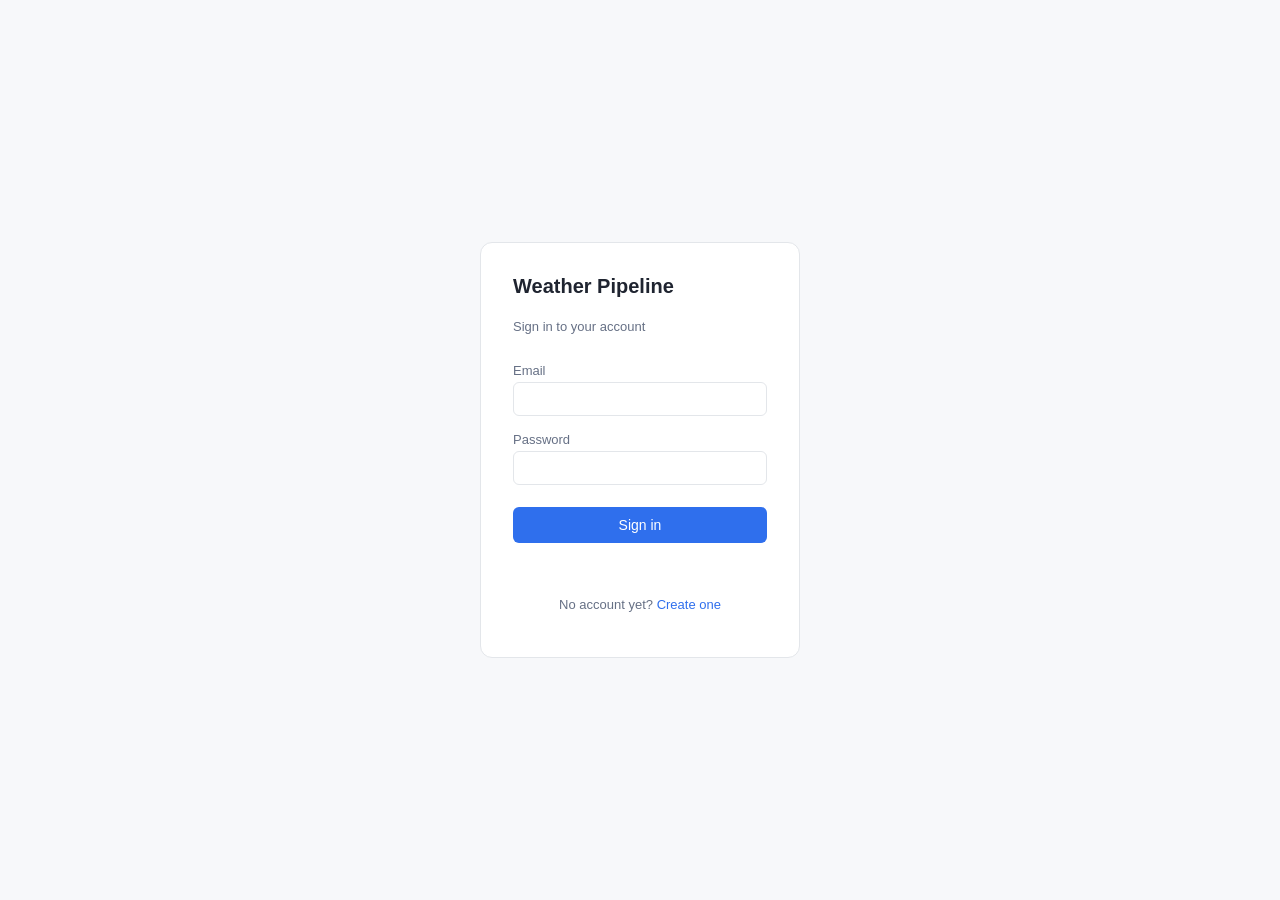
==== frontend/login.html @ 45eb2899 "Turn the web app into a full login-gated multi-page app Adds what the project was missing to be a re" ====
<!doctype html>
<html lang="en">
<head>
  <meta charset="utf-8" />
  <title>Sign in - Weather Pipeline</title>
  <link rel="stylesheet" href="style.css" />
</head>
<body class="auth-body">
  <form class="auth-card" id="auth-form">
    <h1>Weather Pipeline</h1>
    <p class="muted" id="auth-subtitle">Sign in to your account</p>

    <label for="email">Email</label>
    <input type="email" id="email" required autocomplete="email" />

    <label for="password">Password</label>
    <input type="password" id="password" required autocomplete="current-password" minlength="8" />

    <button type="submit" id="submit-btn">Sign in</button>
    <p class="error" id="auth-error"></p>

    <p class="muted switch-line">
      <span id="switch-prompt">No account yet?</span>
      <a href="#" id="switch-link">Create one</a>
    </p>
  </form>

  <script src="login.js"></script>
</body>
</html>
---- frontend/style.css ----
:root {
  color-scheme: light;
  --bg: #f7f8fa;
  --card: #ffffff;
  --border: #e3e6ea;
  --text: #1f2430;
  --muted: #667085;
  --accent: #2f6fed;
  --rain: #2f6fed;
  --no-rain: #f2a93c;
}

* {
  box-sizing: border-box;
}

body {
  margin: 0;
  background: var(--bg);
  color: var(--text);
  font-family: -apple-system, BlinkMacSystemFont, "Segoe UI", Helvetica, Arial, sans-serif;
}

header {
  padding: 24px 32px 8px;
}

header h1 {
  margin: 0 0 4px;
  font-size: 22px;
}

header p {
  margin: 0;
  color: var(--muted);
  font-size: 14px;
}

main {
  padding: 16px 32px 40px;
  display: grid;
  gap: 20px;
  max-width: 1100px;
}

.card {
  background: var(--card);
  border: 1px solid var(--border);
  border-radius: 10px;
  padding: 20px;
}

.card h2 {
  margin: 0 0 16px;
  font-size: 16px;
}

.controls {
  display: flex;
  align-items: center;
  gap: 12px;
}

.controls label {
  font-size: 14px;
  color: var(--muted);
}

select {
  padding: 6px 10px;
  border-radius: 6px;
  border: 1px solid var(--border);
  font-size: 14px;
  background: var(--card);
}

table {
  width: 100%;
  border-collapse: collapse;
  font-size: 14px;
}

th, td {
  text-align: left;
  padding: 8px 10px;
  border-bottom: 1px solid var(--border);
}

th {
  color: var(--muted);
  font-weight: 600;
}

.status {
  font-size: 13px;
  color: var(--muted);
}

/* ---- Login page ---- */

.auth-body {
  min-height: 100vh;
  display: flex;
  align-items: center;
  justify-content: center;
}

.auth-card {
  background: var(--card);
  border: 1px solid var(--border);
  border-radius: 12px;
  padding: 32px;
  width: 320px;
  display: flex;
  flex-direction: column;
  gap: 4px;
}

.auth-card h1 {
  margin: 0 0 4px;
  font-size: 20px;
}

.auth-card label {
  font-size: 13px;
  color: var(--muted);
  margin-top: 12px;
}

.auth-card input {
  padding: 8px 10px;
  border-radius: 6px;
  border: 1px solid var(--border);
  font-size: 14px;
}

.auth-card button {
  margin-top: 18px;
  padding: 10px;
  border: none;
  border-radius: 6px;
  background: var(--accent);
  color: white;
  font-size: 14px;
  cursor: pointer;
}

.muted {
  color: var(--muted);
  font-size: 13px;
}

.error {
  color: #d1453b;
  font-size: 13px;
  min-height: 16px;
}

.switch-line {
  text-align: center;
  margin-top: 4px;
}

.switch-line a {
  color: var(--accent);
  text-decoration: none;
}

/* ---- App shell with sidebar nav ---- */

.app-shell {
  display: flex;
  min-height: 100vh;
}

.sidebar {
  width: 200px;
  flex-shrink: 0;
  background: var(--card);
  border-right: 1px solid var(--border);
  display: flex;
  flex-direction: column;
  padding: 20px 12px;
}

.brand {
  font-weight: 600;
  padding: 0 8px 20px;
}

.nav-link {
  display: block;
  width: 100%;
  text-align: left;
  padding: 10px 12px;
  border: none;
  background: none;
  border-radius: 6px;
  font-size: 14px;
  color: var(--text);
  cursor: pointer;
}

.nav-link:hover {
  background: var(--bg);
}

.nav-link.active {
  background: var(--accent);
  color: white;
}

.sidebar-footer {
  margin-top: auto;
  padding: 0 8px;
  display: flex;
  flex-direction: column;
  gap: 6px;
}

.user-email {
  font-size: 12px;
  color: var(--muted);
  word-break: break-all;
}

.link-btn {
  background: none;
  border: none;
  color: var(--accent);
  font-size: 13px;
  padding: 0;
  text-align: left;
  cursor: pointer;
}

main {
  flex: 1;
  padding: 24px 32px 40px;
  display: grid;
  gap: 20px;
  max-width: 1100px;
  align-content: start;
}

.section {
  display: grid;
  gap: 20px;
}

.section[hidden] {
  display: none;
}

textarea#sql-box {
  width: 100%;
  font-family: ui-monospace, SFMono-Regular, Menlo, monospace;
  font-size: 13px;
  padding: 10px;
  border-radius: 6px;
  border: 1px solid var(--border);
  margin-bottom: 10px;
}

.table-scroll {
  overflow-x: auto;
  margin-top: 12px;
}

button#run-query-btn {
  padding: 8px 16px;
  border: none;
  border-radius: 6px;
  background: var(--accent);
  color: white;
  cursor: pointer;
}

.run-row {
  cursor: pointer;
}

.run-row:hover {
  background: var(--bg);
}

.pill {
  display: inline-block;
  padding: 2px 8px;
  border-radius: 999px;
  font-size: 12px;
  background: #eceef1;
  color: var(--muted);
}

.pill-success {
  background: #e4f7e9;
  color: #1f8a3c;
}

.pill-failed {
  background: #fbe7e6;
  color: #c62d27;
}

.pill-running {
  background: #e7f0fe;
  color: var(--accent);
}
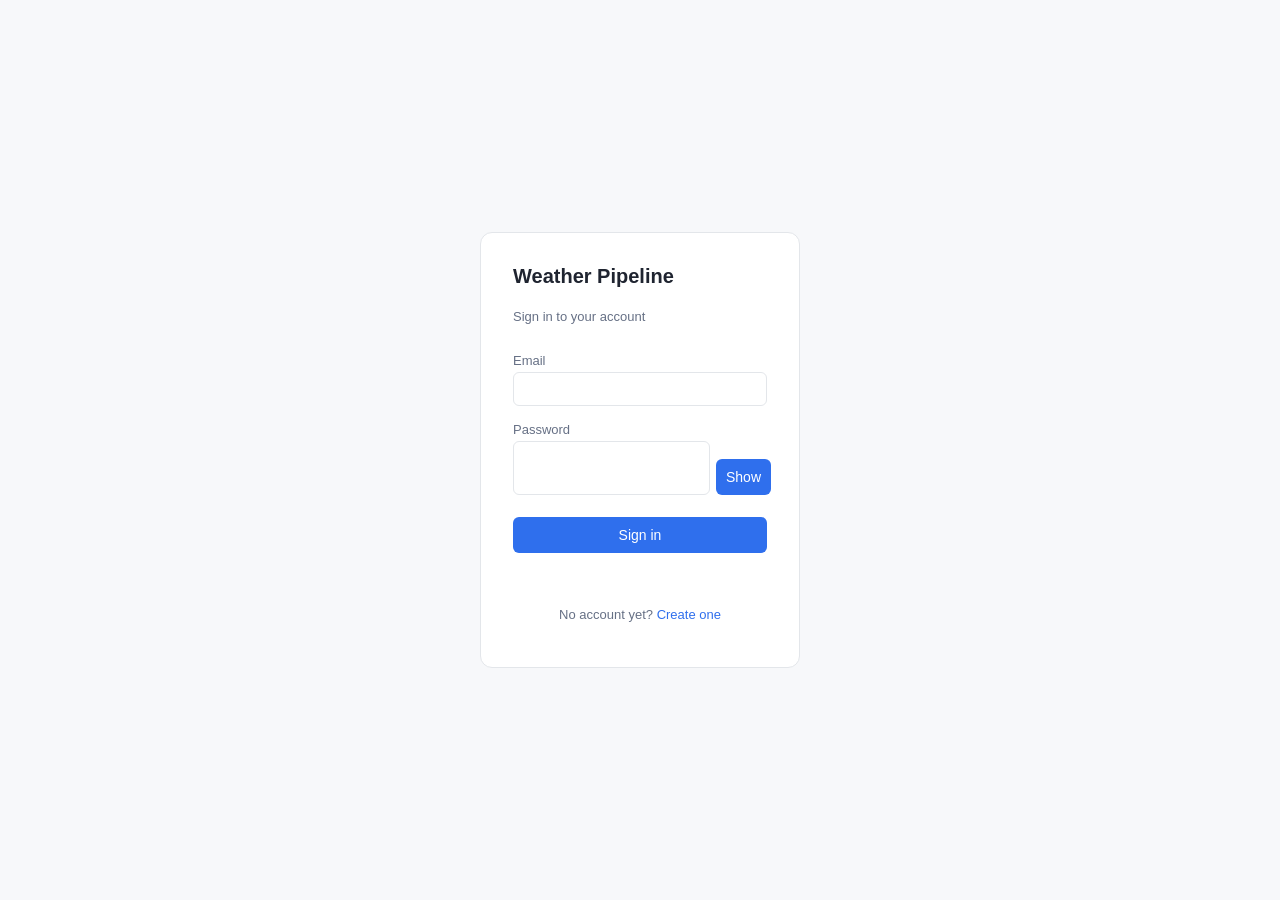
==== commit 646ecc32: "Add audit log, embedded Metabase dashboard, password toggle, auto-refresh - app.audit_log tracks eve" ====
--- a/frontend/login.html
+++ b/frontend/login.html
@@ -14,7 +14,10 @@
     <input type="email" id="email" required autocomplete="email" />
 
     <label for="password">Password</label>
-    <input type="password" id="password" required autocomplete="current-password" minlength="8" />
+    <div class="password-field">
+      <input type="password" id="password" required autocomplete="current-password" minlength="8" />
+      <button type="button" id="toggle-password" aria-label="Show password">Show</button>
+    </div>
 
     <button type="submit" id="submit-btn">Sign in</button>
     <p class="error" id="auth-error"></p>
--- a/frontend/style.css
+++ b/frontend/style.css
@@ -134,6 +134,25 @@
   font-size: 14px;
 }
 
+.password-field {
+  display: flex;
+  gap: 6px;
+}
+
+.password-field input {
+  flex: 1;
+}
+
+.password-field button {
+  padding: 0 10px;
+  border-radius: 6px;
+  border: 1px solid var(--border);
+  background: var(--bg);
+  color: var(--muted);
+  font-size: 12px;
+  cursor: pointer;
+}
+
 .auth-card button {
   margin-top: 18px;
   padding: 10px;
@@ -307,3 +326,37 @@
   background: #e7f0fe;
   color: var(--accent);
 }
+
+.live-indicator {
+  margin-left: auto;
+  font-size: 12px;
+  color: #1f8a3c;
+  cursor: default;
+}
+
+.metabase-card {
+  padding: 0;
+  overflow: hidden;
+}
+
+.metabase-card h2,
+.metabase-card .muted {
+  padding: 20px 20px 0;
+}
+
+.metabase-frame {
+  width: 100%;
+  height: 800px;
+  border: none;
+  display: block;
+  margin-top: 12px;
+}
+
+.audit-detail {
+  font-family: ui-monospace, SFMono-Regular, Menlo, monospace;
+  font-size: 12px;
+  max-width: 420px;
+  overflow: hidden;
+  text-overflow: ellipsis;
+  white-space: nowrap;
+}
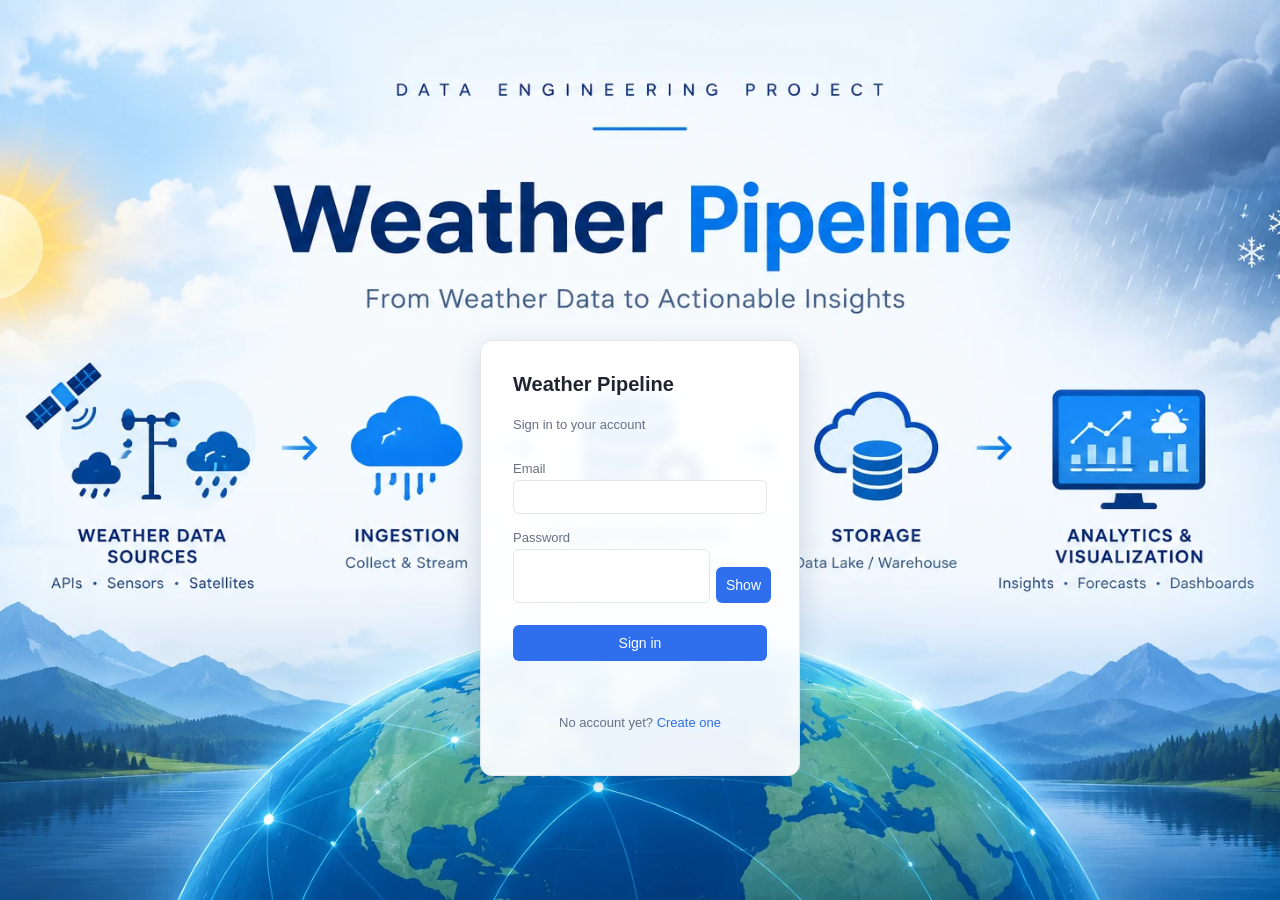
==== commit 12469788: "Cache-bust style.css so the new background shows without a hard refresh Co-Authored-By: Claude Sonne" ====
--- a/frontend/login.html
+++ b/frontend/login.html
@@ -3,7 +3,7 @@
 <head>
   <meta charset="utf-8" />
   <title>Sign in - Weather Pipeline</title>
-  <link rel="stylesheet" href="style.css" />
+  <link rel="stylesheet" href="style.css?v=2" />
 </head>
 <body class="auth-body">
   <form class="auth-card" id="auth-form">
--- a/frontend/style.css
+++ b/frontend/style.css
@@ -14,9 +14,19 @@
   box-sizing: border-box;
 }
 
+/* The `hidden` attribute must always win over any other `display` rule in
+   this file - this bug (a class setting its own `display` silently beats
+   the browser's default `[hidden] { display: none }`) has bitten three
+   different elements (.section, .nav-link, .metabase-frame) individually.
+   One global, maximum-specificity rule instead of patching each class as
+   it's found. */
+[hidden] {
+  display: none !important;
+}
+
 body {
   margin: 0;
-  background: var(--bg);
+  background: var(--bg) url("img/weather-bg.webp") center / cover no-repeat fixed;
   color: var(--text);
   font-family: -apple-system, BlinkMacSystemFont, "Segoe UI", Helvetica, Arial, sans-serif;
 }
@@ -103,10 +113,14 @@
   display: flex;
   align-items: center;
   justify-content: center;
+  /* sit below the artwork's own title instead of covering it */
+  padding-top: 24vh;
 }
 
 .auth-card {
-  background: var(--card);
+  background: rgba(255, 255, 255, 0.92);
+  backdrop-filter: blur(6px);
+  box-shadow: 0 10px 30px rgba(20, 50, 100, 0.18);
   border: 1px solid var(--border);
   border-radius: 12px;
   padding: 32px;
@@ -190,12 +204,14 @@
 .app-shell {
   display: flex;
   min-height: 100vh;
+  /* wash the background image out so text and charts stay readable */
+  background: rgba(247, 248, 250, 0.9);
 }
 
 .sidebar {
   width: 200px;
   flex-shrink: 0;
-  background: var(--card);
+  background: rgba(255, 255, 255, 0.95);
   border-right: 1px solid var(--border);
   display: flex;
   flex-direction: column;
@@ -267,10 +283,6 @@
   gap: 20px;
 }
 
-.section[hidden] {
-  display: none;
-}
-
 textarea#sql-box {
   width: 100%;
   font-family: ui-monospace, SFMono-Regular, Menlo, monospace;
@@ -317,12 +329,15 @@
   color: #1f8a3c;
 }
 
-.pill-failed {
+.pill-failed,
+.pill-failure {
   background: #fbe7e6;
   color: #c62d27;
 }
 
-.pill-running {
+.pill-running,
+.pill-in_progress,
+.pill-queued {
   background: #e7f0fe;
   color: var(--accent);
 }
@@ -351,6 +366,7 @@
   display: block;
   margin-top: 12px;
 }
+
 
 .audit-detail {
   font-family: ui-monospace, SFMono-Regular, Menlo, monospace;
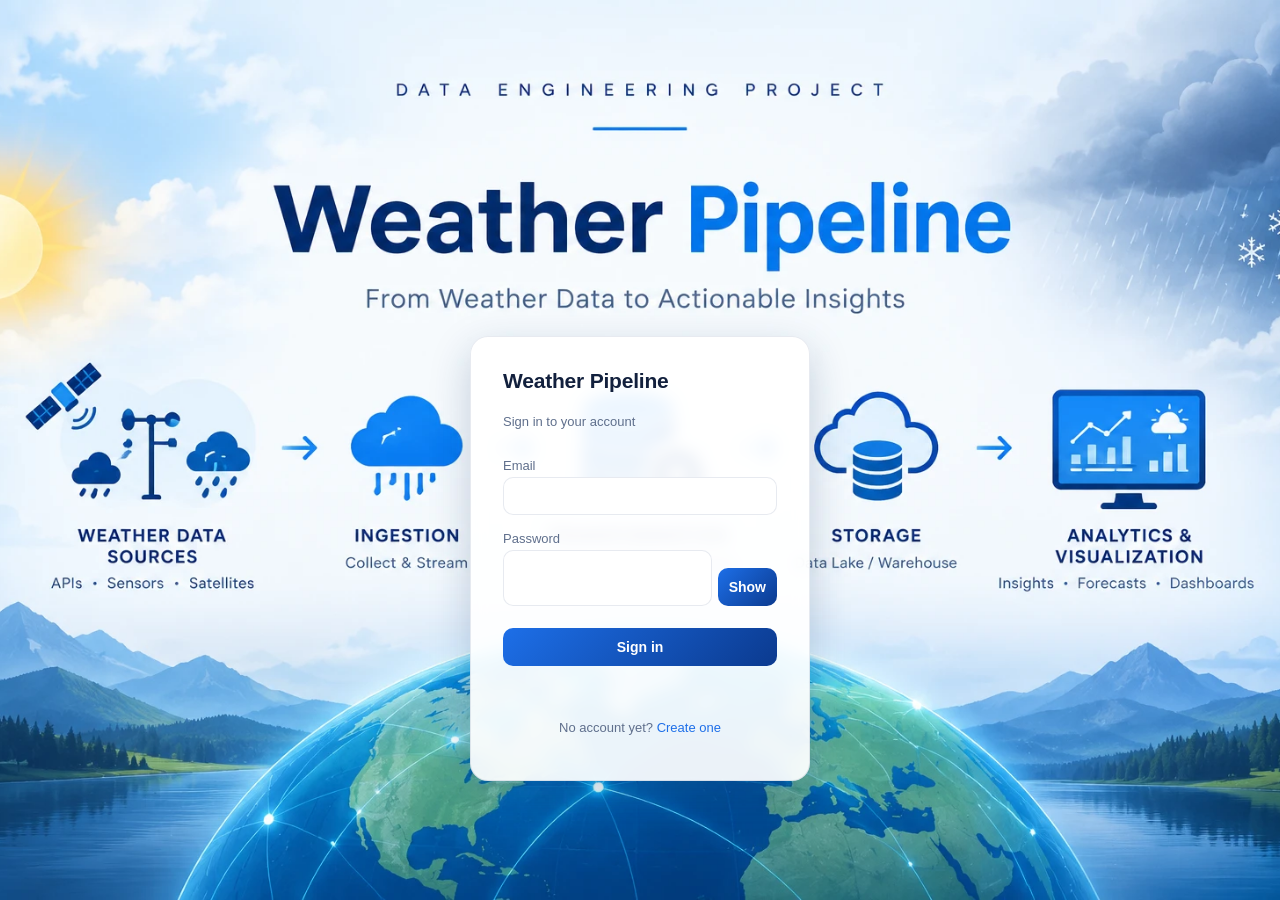
==== commit 1c25fbbe: "Redesign the web app UI: navy sidebar, KPI tiles, glass cards, pipeline flow Co-Authored-By: Claude " ====
--- a/frontend/login.html
+++ b/frontend/login.html
@@ -3,7 +3,7 @@
 <head>
   <meta charset="utf-8" />
   <title>Sign in - Weather Pipeline</title>
-  <link rel="stylesheet" href="style.css?v=2" />
+  <link rel="stylesheet" href="style.css?v=4" />
 </head>
 <body class="auth-body">
   <form class="auth-card" id="auth-form">
--- a/frontend/style.css
+++ b/frontend/style.css
@@ -1,13 +1,21 @@
 :root {
   color-scheme: light;
-  --bg: #f7f8fa;
-  --card: #ffffff;
-  --border: #e3e6ea;
-  --text: #1f2430;
-  --muted: #667085;
-  --accent: #2f6fed;
-  --rain: #2f6fed;
+  --bg: #eef3fb;
+  --card: rgba(255, 255, 255, 0.86);
+  --card-solid: #ffffff;
+  --border: rgba(20, 50, 110, 0.10);
+  --text: #12203d;
+  --muted: #5f6f8c;
+  --accent: #1d6fe8;
+  --accent-2: #0b3a8f;
+  --navy-1: #081a40;
+  --navy-2: #0e3180;
+  --rain: #1d6fe8;
   --no-rain: #f2a93c;
+  --good: #14934a;
+  --bad: #d23a31;
+  --radius: 16px;
+  --shadow: 0 8px 28px rgba(15, 40, 100, 0.10);
 }
 
 * {
@@ -28,60 +36,84 @@
   margin: 0;
   background: var(--bg) url("img/weather-bg.webp") center / cover no-repeat fixed;
   color: var(--text);
-  font-family: -apple-system, BlinkMacSystemFont, "Segoe UI", Helvetica, Arial, sans-serif;
-}
-
-header {
-  padding: 24px 32px 8px;
-}
-
-header h1 {
-  margin: 0 0 4px;
-  font-size: 22px;
-}
-
-header p {
-  margin: 0;
-  color: var(--muted);
-  font-size: 14px;
-}
-
-main {
-  padding: 16px 32px 40px;
-  display: grid;
-  gap: 20px;
-  max-width: 1100px;
-}
+  font-family: "Inter", -apple-system, BlinkMacSystemFont, "Segoe UI", Helvetica, Arial, sans-serif;
+  -webkit-font-smoothing: antialiased;
+}
+
+h1, h2, h3 {
+  letter-spacing: -0.01em;
+}
+
+.muted {
+  color: var(--muted);
+  font-size: 13px;
+}
+
+.error {
+  color: var(--bad);
+  font-size: 13px;
+  min-height: 16px;
+}
+
+code {
+  background: rgba(29, 111, 232, 0.08);
+  color: var(--accent-2);
+  padding: 1px 6px;
+  border-radius: 5px;
+  font-size: 12px;
+}
+
+/* ---- Cards, controls, tables ---- */
 
 .card {
   background: var(--card);
+  backdrop-filter: blur(14px) saturate(1.2);
+  -webkit-backdrop-filter: blur(14px) saturate(1.2);
   border: 1px solid var(--border);
-  border-radius: 10px;
-  padding: 20px;
+  border-radius: var(--radius);
+  box-shadow: var(--shadow);
+  padding: 22px 24px;
 }
 
 .card h2 {
+  margin: 0 0 4px;
+  font-size: 16px;
+  font-weight: 650;
+}
+
+.card-sub {
   margin: 0 0 16px;
-  font-size: 16px;
+  color: var(--muted);
+  font-size: 13px;
 }
 
 .controls {
   display: flex;
   align-items: center;
   gap: 12px;
+  margin-bottom: 14px;
 }
 
 .controls label {
-  font-size: 14px;
+  font-size: 13px;
   color: var(--muted);
 }
 
 select {
-  padding: 6px 10px;
-  border-radius: 6px;
+  padding: 8px 12px;
+  border-radius: 10px;
   border: 1px solid var(--border);
   font-size: 14px;
-  background: var(--card);
+  background: var(--card-solid);
+  color: var(--text);
+  font-family: inherit;
+}
+
+select:focus,
+textarea:focus,
+input:focus {
+  outline: 2px solid rgba(29, 111, 232, 0.35);
+  outline-offset: 1px;
 }
 
 table {
@@ -92,18 +124,30 @@
 
 th, td {
   text-align: left;
-  padding: 8px 10px;
+  padding: 11px 12px;
   border-bottom: 1px solid var(--border);
 }
 
 th {
   color: var(--muted);
   font-weight: 600;
+  font-size: 11.5px;
+  text-transform: uppercase;
+  letter-spacing: 0.06em;
+}
+
+tbody tr:last-child td {
+  border-bottom: none;
 }
 
 .status {
   font-size: 13px;
   color: var(--muted);
+}
+
+.table-scroll {
+  overflow-x: auto;
+  margin-top: 12px;
 }
 
 /* ---- Login page ---- */
@@ -119,12 +163,12 @@
 
 .auth-card {
   background: rgba(255, 255, 255, 0.92);
-  backdrop-filter: blur(6px);
-  box-shadow: 0 10px 30px rgba(20, 50, 100, 0.18);
+  backdrop-filter: blur(8px);
+  box-shadow: 0 14px 40px rgba(20, 50, 100, 0.22);
   border: 1px solid var(--border);
-  border-radius: 12px;
+  border-radius: 18px;
   padding: 32px;
-  width: 320px;
+  width: 340px;
   display: flex;
   flex-direction: column;
   gap: 4px;
@@ -132,7 +176,7 @@
 
 .auth-card h1 {
   margin: 0 0 4px;
-  font-size: 20px;
+  font-size: 21px;
 }
 
 .auth-card label {
@@ -142,8 +186,8 @@
 }
 
 .auth-card input {
-  padding: 8px 10px;
-  border-radius: 6px;
+  padding: 10px 12px;
+  border-radius: 10px;
   border: 1px solid var(--border);
   font-size: 14px;
 }
@@ -158,10 +202,10 @@
 }
 
 .password-field button {
-  padding: 0 10px;
-  border-radius: 6px;
+  padding: 0 12px;
+  border-radius: 10px;
   border: 1px solid var(--border);
-  background: var(--bg);
+  background: #f3f6fc;
   color: var(--muted);
   font-size: 12px;
   cursor: pointer;
@@ -169,24 +213,14 @@
 
 .auth-card button {
   margin-top: 18px;
-  padding: 10px;
+  padding: 11px;
   border: none;
-  border-radius: 6px;
-  background: var(--accent);
+  border-radius: 10px;
+  background: linear-gradient(135deg, var(--accent), var(--accent-2));
   color: white;
   font-size: 14px;
+  font-weight: 600;
   cursor: pointer;
-}
-
-.muted {
-  color: var(--muted);
-  font-size: 13px;
-}
-
-.error {
-  color: #d1453b;
-  font-size: 13px;
-  min-height: 16px;
 }
 
 .switch-line {
@@ -205,106 +239,314 @@
   display: flex;
   min-height: 100vh;
   /* wash the background image out so text and charts stay readable */
-  background: rgba(247, 248, 250, 0.9);
+  background: linear-gradient(180deg, rgba(238, 243, 251, 0.97) 0%, rgba(238, 243, 251, 0.94) 45%, rgba(238, 243, 251, 0.70) 100%) fixed;
 }
 
 .sidebar {
-  width: 200px;
+  width: 236px;
   flex-shrink: 0;
-  background: rgba(255, 255, 255, 0.95);
-  border-right: 1px solid var(--border);
+  background: linear-gradient(190deg, var(--navy-1) 0%, var(--navy-2) 100%);
+  color: #dbe6ff;
   display: flex;
   flex-direction: column;
-  padding: 20px 12px;
+  padding: 22px 14px;
+  position: sticky;
+  top: 0;
+  height: 100vh;
 }
 
 .brand {
-  font-weight: 600;
-  padding: 0 8px 20px;
+  display: flex;
+  align-items: center;
+  gap: 10px;
+  font-weight: 700;
+  font-size: 16px;
+  color: #fff;
+  padding: 0 8px 26px;
+}
+
+.brand-logo {
+  width: 34px;
+  height: 34px;
+  border-radius: 10px;
+  background: linear-gradient(135deg, #4aa3ff, #1d6fe8);
+  display: grid;
+  place-items: center;
+  box-shadow: 0 4px 14px rgba(74, 163, 255, 0.45);
+}
+
+.brand-logo svg {
+  width: 20px;
+  height: 20px;
+  stroke: #fff;
+}
+
+.brand small {
+  display: block;
+  font-weight: 500;
+  font-size: 11px;
+  color: #8fa8e0;
+  letter-spacing: 0.04em;
+}
+
+.nav-label {
+  font-size: 10.5px;
+  letter-spacing: 0.12em;
+  text-transform: uppercase;
+  color: #7f97d4;
+  padding: 0 12px 8px;
 }
 
 .nav-link {
-  display: block;
+  display: flex;
+  align-items: center;
+  gap: 12px;
   width: 100%;
   text-align: left;
-  padding: 10px 12px;
+  padding: 11px 12px;
+  margin-bottom: 4px;
   border: none;
   background: none;
-  border-radius: 6px;
-  font-size: 14px;
-  color: var(--text);
+  border-radius: 10px;
+  font-size: 14px;
+  font-family: inherit;
+  color: #c4d4fb;
   cursor: pointer;
+  transition: background 0.15s, color 0.15s;
+}
+
+.nav-link svg {
+  width: 18px;
+  height: 18px;
+  flex-shrink: 0;
+  stroke: currentColor;
 }
 
 .nav-link:hover {
-  background: var(--bg);
+  background: rgba(255, 255, 255, 0.08);
+  color: #fff;
 }
 
 .nav-link.active {
-  background: var(--accent);
-  color: white;
+  background: linear-gradient(135deg, #2f84ff, #1d5fd1);
+  color: #fff;
+  box-shadow: 0 6px 18px rgba(29, 111, 232, 0.45);
 }
 
 .sidebar-footer {
   margin-top: auto;
-  padding: 0 8px;
+  padding: 14px 10px 0;
+  border-top: 1px solid rgba(255, 255, 255, 0.10);
   display: flex;
   flex-direction: column;
-  gap: 6px;
+  gap: 8px;
+}
+
+.user-chip {
+  display: flex;
+  align-items: center;
+  gap: 10px;
+}
+
+.avatar {
+  width: 32px;
+  height: 32px;
+  border-radius: 50%;
+  background: linear-gradient(135deg, #4aa3ff, #7a5cff);
+  color: #fff;
+  font-weight: 700;
+  font-size: 14px;
+  display: grid;
+  place-items: center;
+  flex-shrink: 0;
 }
 
 .user-email {
   font-size: 12px;
-  color: var(--muted);
+  color: #c4d4fb;
   word-break: break-all;
+  line-height: 1.3;
+}
+
+.user-role {
+  font-size: 10.5px;
+  text-transform: uppercase;
+  letter-spacing: 0.08em;
+  color: #7f97d4;
 }
 
 .link-btn {
   background: none;
   border: none;
-  color: var(--accent);
+  color: #8fc0ff;
   font-size: 13px;
   padding: 0;
   text-align: left;
   cursor: pointer;
 }
 
+.link-btn:hover {
+  color: #fff;
+}
+
 main {
   flex: 1;
-  padding: 24px 32px 40px;
-  display: grid;
-  gap: 20px;
-  max-width: 1100px;
-  align-content: start;
+  min-width: 0;
+  padding: 30px 36px 48px;
+  max-width: 1280px;
 }
 
 .section {
   display: grid;
-  gap: 20px;
-}
+  gap: 22px;
+}
+
+.page-head h1 {
+  margin: 0;
+  font-size: 26px;
+  font-weight: 700;
+}
+
+.page-head p {
+  margin: 4px 0 0;
+  color: var(--muted);
+  font-size: 14px;
+}
+
+/* ---- KPI tiles ---- */
+
+.kpi-grid {
+  display: grid;
+  grid-template-columns: repeat(auto-fit, minmax(190px, 1fr));
+  gap: 16px;
+}
+
+.kpi {
+  background: var(--card);
+  backdrop-filter: blur(14px);
+  -webkit-backdrop-filter: blur(14px);
+  border: 1px solid var(--border);
+  border-radius: var(--radius);
+  box-shadow: var(--shadow);
+  padding: 16px 18px;
+  position: relative;
+  overflow: hidden;
+}
+
+.kpi::before {
+  content: "";
+  position: absolute;
+  inset: 0 auto 0 0;
+  width: 4px;
+  background: var(--kpi-color, var(--accent));
+}
+
+.kpi-label {
+  font-size: 11.5px;
+  text-transform: uppercase;
+  letter-spacing: 0.07em;
+  color: var(--muted);
+  font-weight: 600;
+}
+
+.kpi-value {
+  font-size: 28px;
+  font-weight: 700;
+  margin-top: 6px;
+  line-height: 1.1;
+}
+
+.kpi-sub {
+  font-size: 12px;
+  color: var(--muted);
+  margin-top: 4px;
+}
+
+.kpi.k-blue { --kpi-color: #1d6fe8; }
+.kpi.k-orange { --kpi-color: #f2a93c; }
+.kpi.k-green { --kpi-color: #14934a; }
+.kpi.k-violet { --kpi-color: #7a5cff; }
+
+.chart-wrap {
+  position: relative;
+  height: 340px;
+}
+
+.live-indicator {
+  margin-left: auto;
+  font-size: 12px;
+  font-weight: 600;
+  color: var(--good);
+  background: rgba(20, 147, 74, 0.10);
+  padding: 4px 10px;
+  border-radius: 999px;
+  cursor: default;
+}
+
+.live-indicator::before {
+  content: "";
+  display: inline-block;
+  width: 7px;
+  height: 7px;
+  margin-right: 6px;
+  border-radius: 50%;
+  background: var(--good);
+  animation: pulse 1.8s infinite;
+}
+
+@keyframes pulse {
+  0% { box-shadow: 0 0 0 0 rgba(20, 147, 74, 0.55); }
+  100% { box-shadow: 0 0 0 8px rgba(20, 147, 74, 0); }
+}
+
+/* ---- rain bars ---- */
+
+.bar-cell {
+  display: flex;
+  align-items: center;
+  gap: 10px;
+  min-width: 150px;
+}
+
+.bar-track {
+  flex: 1;
+  height: 8px;
+  border-radius: 999px;
+  background: rgba(29, 111, 232, 0.12);
+  overflow: hidden;
+}
+
+.bar-fill {
+  height: 100%;
+  border-radius: 999px;
+  background: linear-gradient(90deg, #4aa3ff, #1d6fe8);
+}
+
+/* ---- Database tool ---- */
 
 textarea#sql-box {
   width: 100%;
   font-family: ui-monospace, SFMono-Regular, Menlo, monospace;
   font-size: 13px;
-  padding: 10px;
-  border-radius: 6px;
-  border: 1px solid var(--border);
-  margin-bottom: 10px;
-}
-
-.table-scroll {
-  overflow-x: auto;
-  margin-top: 12px;
+  padding: 14px;
+  border-radius: 12px;
+  border: 1px solid rgba(255, 255, 255, 0.08);
+  background: #0b1530;
+  color: #d7e6ff;
+  margin-bottom: 12px;
+  resize: vertical;
 }
 
 button#run-query-btn {
-  padding: 8px 16px;
+  padding: 9px 20px;
   border: none;
-  border-radius: 6px;
-  background: var(--accent);
+  border-radius: 10px;
+  background: linear-gradient(135deg, var(--accent), var(--accent-2));
   color: white;
+  font-weight: 600;
+  font-family: inherit;
   cursor: pointer;
+  box-shadow: 0 6px 16px rgba(29, 111, 232, 0.35);
 }
 
 .run-row {
@@ -312,42 +554,88 @@
 }
 
 .run-row:hover {
-  background: var(--bg);
-}
+  background: rgba(29, 111, 232, 0.06);
+}
+
+.run-row.selected {
+  background: rgba(29, 111, 232, 0.10);
+}
+
+/* ---- Pills ---- */
 
 .pill {
   display: inline-block;
-  padding: 2px 8px;
+  padding: 3px 10px;
   border-radius: 999px;
   font-size: 12px;
-  background: #eceef1;
+  font-weight: 600;
+  background: #eceef3;
   color: var(--muted);
 }
 
 .pill-success {
-  background: #e4f7e9;
-  color: #1f8a3c;
+  background: rgba(20, 147, 74, 0.12);
+  color: var(--good);
 }
 
 .pill-failed,
-.pill-failure {
-  background: #fbe7e6;
-  color: #c62d27;
+.pill-failure,
+.pill-upstream_failed {
+  background: rgba(210, 58, 49, 0.12);
+  color: var(--bad);
 }
 
 .pill-running,
 .pill-in_progress,
 .pill-queued {
-  background: #e7f0fe;
+  background: rgba(29, 111, 232, 0.12);
   color: var(--accent);
 }
 
-.live-indicator {
-  margin-left: auto;
-  font-size: 12px;
-  color: #1f8a3c;
-  cursor: default;
-}
+/* ---- Pipeline flow ---- */
+
+.flow {
+  display: flex;
+  align-items: stretch;
+  gap: 0;
+  flex-wrap: wrap;
+}
+
+.flow-node {
+  flex: 1;
+  min-width: 170px;
+  background: var(--card-solid);
+  border: 1px solid var(--border);
+  border-top: 4px solid #b6c0d6;
+  border-radius: 14px;
+  padding: 14px 16px;
+}
+
+.flow-node.s-success { border-top-color: var(--good); }
+.flow-node.s-failed,
+.flow-node.s-upstream_failed { border-top-color: var(--bad); }
+.flow-node.s-running,
+.flow-node.s-queued { border-top-color: var(--accent); }
+
+.flow-node h3 {
+  margin: 0 0 2px;
+  font-size: 14px;
+}
+
+.flow-node p {
+  margin: 0 0 10px;
+  font-size: 12px;
+  color: var(--muted);
+}
+
+.flow-arrow {
+  align-self: center;
+  padding: 0 8px;
+  color: #8ea3cf;
+  font-size: 20px;
+}
+
+/* ---- Embedded Metabase ---- */
 
 .metabase-card {
   padding: 0;
@@ -356,17 +644,16 @@
 
 .metabase-card h2,
 .metabase-card .muted {
-  padding: 20px 20px 0;
+  padding: 22px 24px 0;
 }
 
 .metabase-frame {
   width: 100%;
-  height: 800px;
+  height: 820px;
   border: none;
   display: block;
   margin-top: 12px;
 }
-
 
 .audit-detail {
   font-family: ui-monospace, SFMono-Regular, Menlo, monospace;
@@ -376,3 +663,17 @@
   text-overflow: ellipsis;
   white-space: nowrap;
 }
+
+@media (max-width: 860px) {
+  .app-shell {
+    flex-direction: column;
+  }
+  .sidebar {
+    width: 100%;
+    height: auto;
+    position: static;
+  }
+  main {
+    padding: 20px 16px 40px;
+  }
+}
